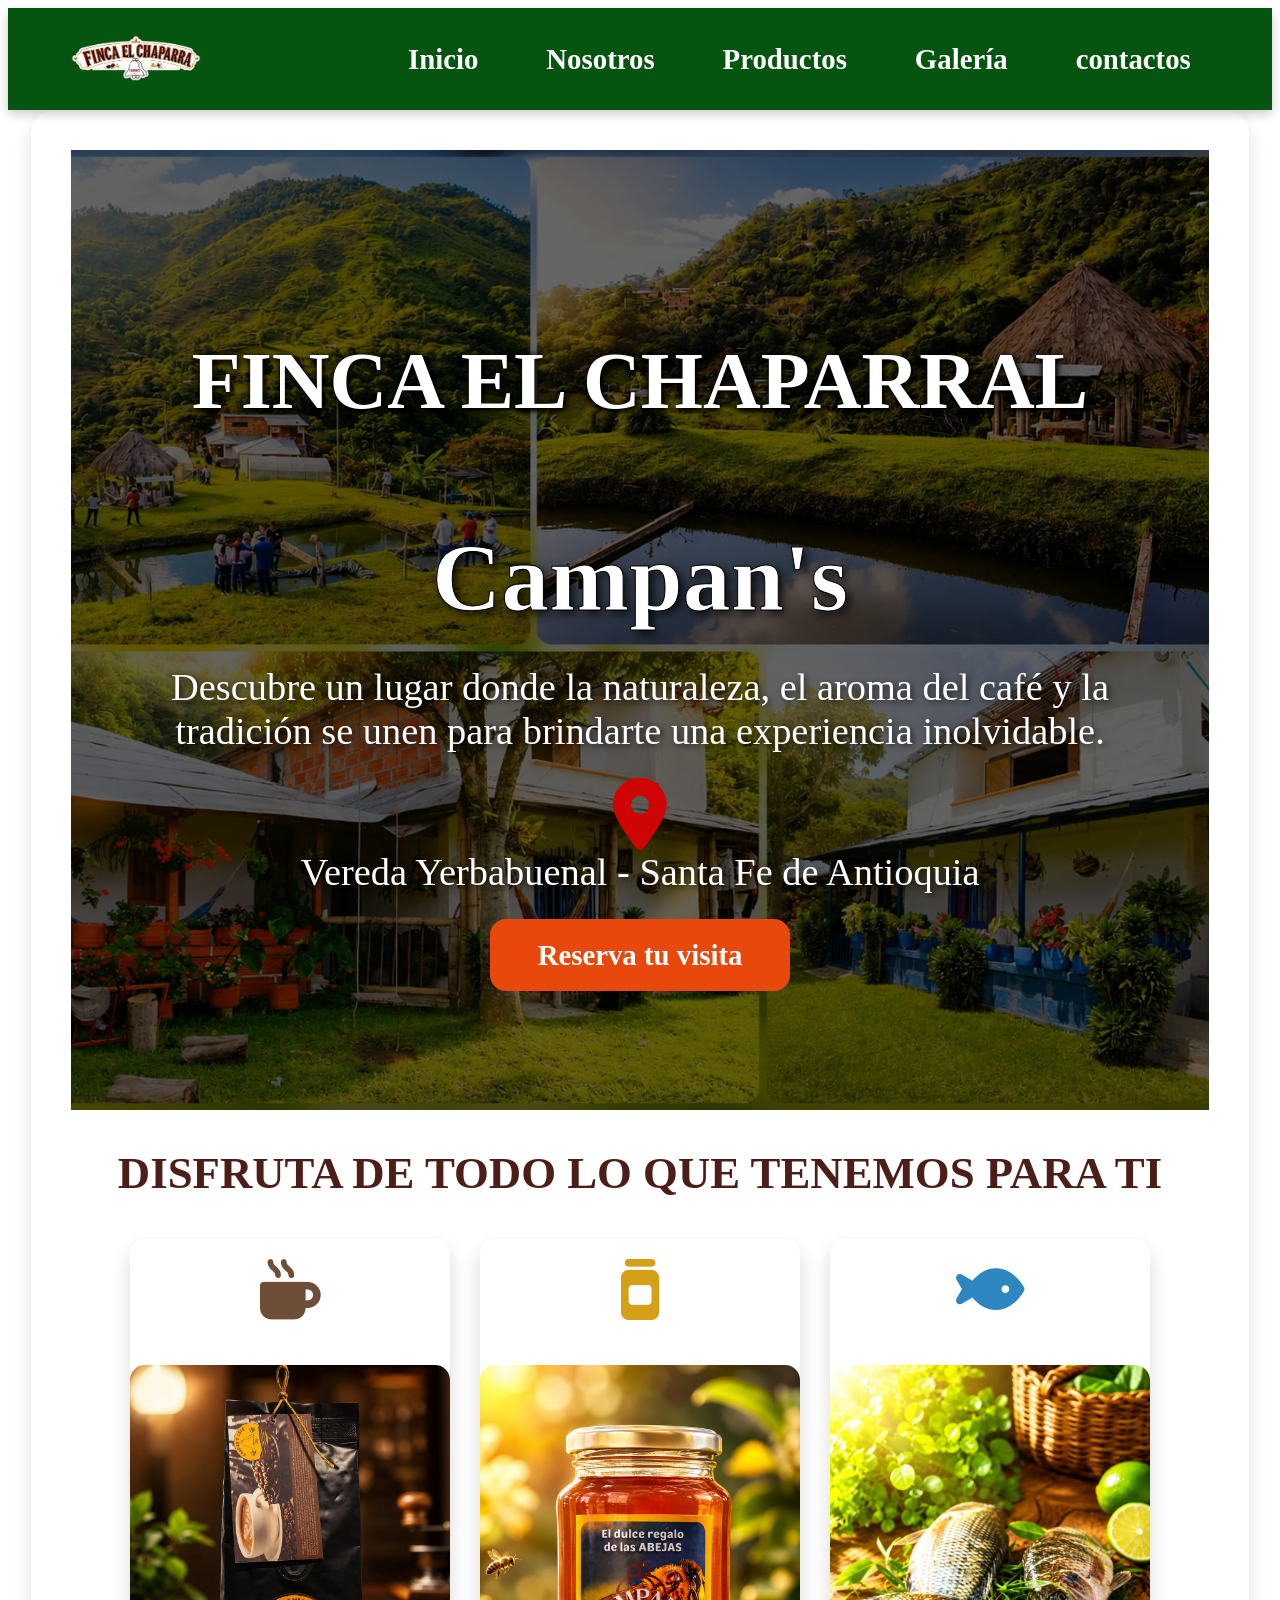
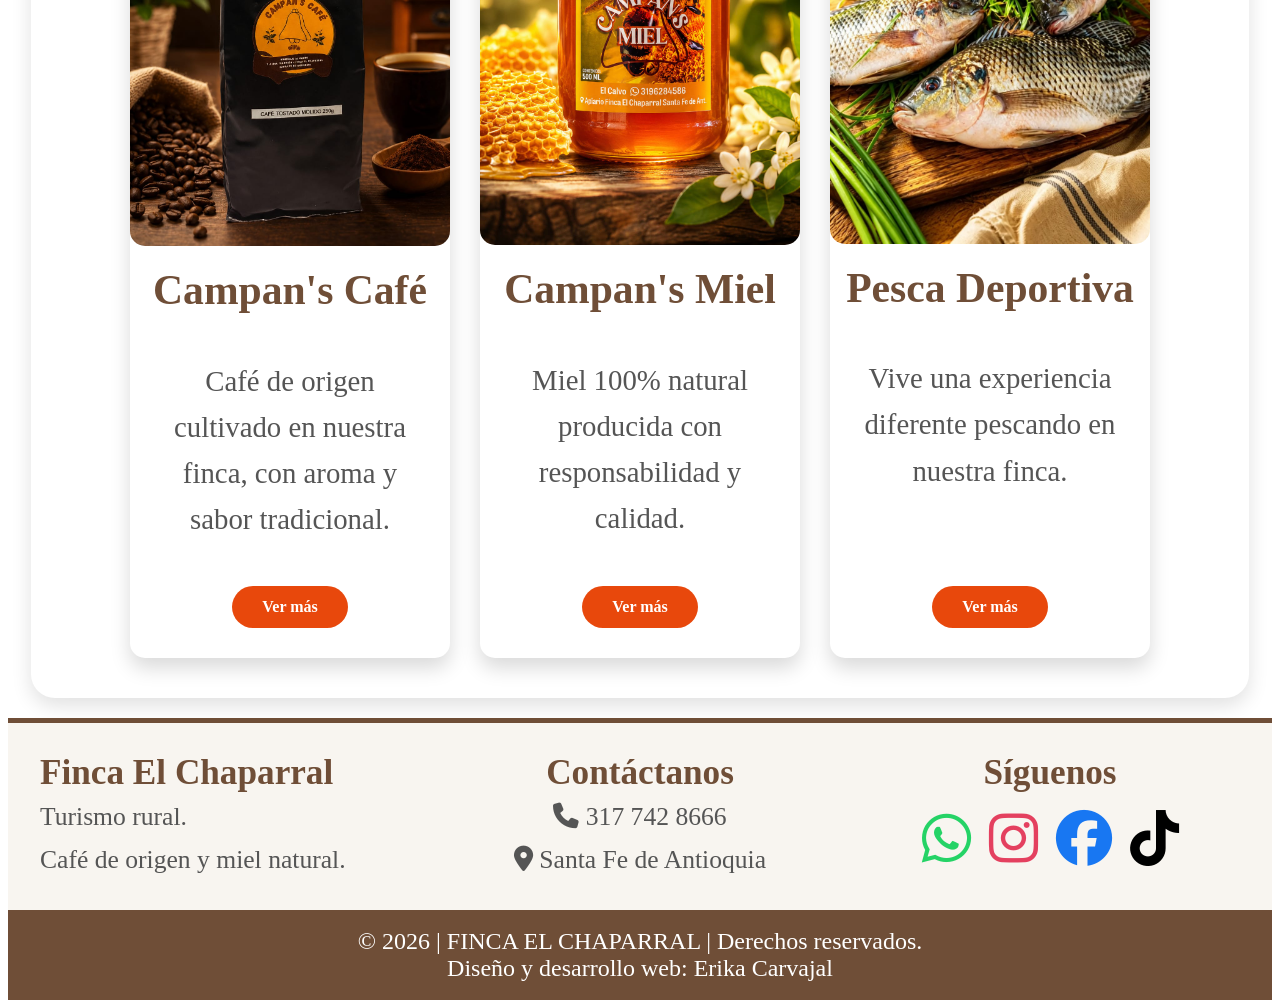
==== index.html @ 4ff31512 "primer commit del proyecto finca el chaparral" ====
<!DOCTYPE html>
<html lang="es">

<head>
    <meta charset="UTF-8">
    <meta name="viewport" content="width=device-width, initial-scale=1.0">
    <title>FINCA EL CHAPARRAL ALBER PEREZ</title>

    <link rel="stylesheet" href="https://cdnjs.cloudflare.com/ajax/libs/font-awesome/6.6.0/css/all.min.css">
    <link rel="stylesheet" href="css/style.css">
</head>

<body>

<header>

   <div class="nav-bg">

        <nav class="contenedor encabezado">

            <img src="imagenes/logo.png" alt="logo finca el chaparral" class="logo">

               

            <nav class="navegacion-principal">

                <a href="index.html">Inicio</a>
                <a href="nosotros.html">Nosotros</a>
                <a href="productos.html">Productos</a>
                <a href="galeria.html">Galería</a>
                <a href="contactos.html">contactos</a>

            </nav>

        </div>

    </div>

</header>

<main class="contenedor sombra">

    <section class="hero">

        <div class="contenido-hero">

            <h1>FINCA EL CHAPARRAL</h1>
            <h2>Campan's</h2>

            <p>
                Descubre un lugar donde la naturaleza, el aroma del café y la tradición
                se unen para brindarte una experiencia inolvidable.
            </p>

            <div class="ubicacion">
                 <a href="https://www.google.com/maps/place/Finca+El+chaparral/@6.6038047,-75.9463472,1400m/data=!3m2!1e3!4b1!4m6!3m5!1s0x8e45b9b7240fe307:0xc921e3790b17cb44!8m2!3d6.6037994!4d-75.9437723!16s%2Fg%2F11smhpscqx"
       target="_blank">
                <i class="fa-solid fa-location-dot icono-ubicacion"></i> <p> Vereda Yerbabuenal - Santa Fe de Antioquia</p>
            </div>

            <a href="contactos.html" class="boton">
                Reserva tu visita
            </a>

        </div>

    </section>

    <section id="destacados">

        <h2> DISFRUTA DE TODO LO QUE TENEMOS PARA TI </h2>

        <div class="contenedor-destacados">

            <article class="tarjeta">
                <h3>
                 <i class="fa-solid fa-mug-hot icono-destacado"></i>
                 </h3>

                <img src="imagenes/cafe..jpeg" alt="Campan's Café">

                <h3>Campan's Café</h3>

                <p>
                    Café de origen cultivado en nuestra finca,
                    con aroma y sabor tradicional.
                </p>

               <a href="productos.html" class="boton-tarjeta">Ver más</a>

            </article>

            <article class="tarjeta">
                
                <h3>
                 <i class="fa-solid fa-jar icono-destacado"></i>
                </h3>

                <img src="imagenes/miel..jpeg" alt="Campan's Miel">

                <h3>Campan's Miel</h3>

                <p>
                    Miel 100% natural producida con responsabilidad
                    y calidad.
                </p>

                <a href="productos.html" class="boton-tarjeta">
                    Ver más </a>

            </article>

            <article class="tarjeta">

           <h3>
              <i class="fa-solid fa-fish icono-destacado"></i>
          </h3>
               <img src="imagenes/pescado.jpeg" alt="Pesca Deportiva">

                <h3>Pesca Deportiva</h3>

                <p>
                    Vive una experiencia diferente pescando
                    en nuestra finca.

                </p>

                <a href="productos.html" class="boton-tarjeta">
                    Ver más
                </a>

            </article>
        </div>

    </section>

</main>

<footer class="footer">

<div class="footer-contenedor">

<div class="footer-columna footer-info">

    <h3>Finca El Chaparral</h3>

    <p>Turismo rural.</p>

    <p>Café de origen y miel natural.</p>

</div>

<div class="footer-columna">

<h3>Contáctanos</h3>

<p><i class="fa-solid fa-phone"></i> 317 742 8666</p>

<p><i class="fa-solid fa-location-dot"></i> Santa Fe de Antioquia</p>

</div>

<div class="footer-columna">

<h3>Síguenos</h3>

<div class="footer-redes">

<a href="https://wa.me/573177428666" target="_blank">
<i class="fa-brands fa-whatsapp"></i>
</a>

<a href="https://www.instagram.com/finca_el_chaparral?utm_source=qr&igsh=MXdxMHJ3czNobWg0cA==" target="_blank">
<i class="fa-brands fa-instagram"></i>
</a>

<a href="https://www.facebook.com/share/1HK7VpfYNn/" target="_blank">
<i class="fa-brands fa-facebook"></i>
</a>

<a href="https://www.tiktok.com/@alberalexi?_r=1&_t=ZS-98EQbqFzDT5" target="_blank">
<i class="fa-brands fa-tiktok"></i>
</a>
</div> 

</div> 

</div> 




<div class="footer-copy">

© 2026 | FINCA EL CHAPARRAL | Derechos reservados.<br>
Diseño y desarrollo web: Erika Carvajal

</div>

</footer>
</body>
</html>
---- css/style.css ----
/*==========================================
VARIABLES DE COLOR
==========================================*/
:root{
    --cafe:#4D1E18;
   --verde:#073513;
    --naranja:#E8480C;
    --amarillo:#e9c600f8;
    --blanco:#FFFFFF;
    --rojo:#C90C0C;
}
/*==========================================
        CONFIGURACIÓN GENERAL
==========================================*/
mar{
    margin:0;
    padding:0;
    box-sizing:border-box;
}
html{
    height:100%;
}
body{
    min-height:100vh;
    display:flex;
    flex-direction:column;
}
main{
    flex:1;
}
img{
    max-width:100%;
    display:block;
}
a{
    text-decoration:none;
}
ul{
    list-style:none;
}
.contenedor{
    width:90%;
    max-width:1200px;
    margin:auto;
}
/* ==========================================
   TIPOGRAFÍA
========================================== */
/* Título principal */
h1{
    font-size: 5rem;
    font-weight: 700;
    text-align: center;
    color: #fff;
    margin-bottom: 1rem;
    text-shadow:
        0 2px 4px rgba(0,0,0,0.8),
        0 0 10px rgba(0,0,0,0.7),
        2px 2px 6px rgba(0,0,0,0.9);
}
/* Subtítulos principales */
h2{
    font-size: 3.6rem;
    font-weight: 600;
    text-align: center;
    color: var(--cafe);
    margin-bottom: 2rem;
}
/* Títulos secundarios */
h3{
    font-size: 2.6rem;
    font-weight: 600;
    color: var(--verde);
    margin-bottom: 1rem;
}
/* texto normal */
p{
    font-size: 1.8rem;
    color: #555;
    text-align: justify;
    margin-bottom: 1.5rem;
}
/*=========================
        ENCABEZADO
==========================*/
.nav-bg{
    background: #ffffff;
    position: sticky;
    top: 0;
    z-index: 1000;
    box-shadow: 0 4px 15px rgba(0,0,0,.12);
    padding: 15px 0;
}
.encabezado{
    display: flex;
    justify-content: space-between;
    align-items: center;
}
.logo{
    width: 230px;
    transition: .3s;
}
.logo:hover{
    transform: scale(1.05);
}
.navegacion-principal{
    display: flex;
    gap: 15px;
}
.navegacion-principal a{
    color: #6F4E37;
    text-decoration: none;
    font-size: 18px;
    font-weight: 600;
    padding: 12px 22px;
    border-radius: 30px;
    transition: .3s;
}
.navegacion-principal a:hover{
    background: #6F4E37;
    color: white;
}
/*==========================================
        TÍTULO PRINCIPAL
==========================================*/
.titulo{
    text-align: center;
    color: var(--verde);
    font-size: 5rem;
    font-weight: bold;
    margin-bottom: 1rem;
}
.titulo span{
    display: block;
    color: var(--naranja);
    font-size: 2rem;
    font-weight: 500;
    margin-top: 0.8rem;
    letter-spacing: 1px;
}
/*==========================================
        CLASES UTILITARIAS
==========================================*/
/* Contenedor principal */
.contenedor{
    max-width: 120rem;
    margin: 0 auto;
    padding: 0;
}
/* Botones */
.boton{
    display: inline-block;
    padding: 1.2rem 3rem;
    background-color: var(--naranja);
    color: var(--blanco);
    border-radius: 1rem;
    font-size: 1.8rem;
    font-weight: 600;
    text-align: center;
    transition: all .3s ease;
}
/* Efecto al pasar el mouse */
.boton:hover{
    background-color: var(--amarillo);
    color: var(--cafe);
    transform: translateY(-3px);
}
/* Tarjetas */
.sombra{
    background-color: var(--blanco);
    padding: 2.5rem;
    border-radius: 1.5rem;
    box-shadow: 0 8px 20px rgba(0,0,0,.12);
}
/*=========================
      BARRA DE NAVEGACIÓN
=========================*/
.nav-bg{
    background: #055511;
    padding: 1.5rem 0;
    box-shadow: 0 4px 10px rgba(0,0,0,.2);
}
.encabezado{
    display:flex;
    justify-content:space-between;
    align-items:center;
}
.logo{
    width:130px;
    height:auto;
}
.navegacion-principal{
    display:flex;
    align-items:center;
    gap:2rem;
}
.navegacion-principal a{
    color:white;
    text-decoration:none;
    font-size:1.8rem;
    font-weight:600;
    padding:10px 18px;
    border-radius:25px;
    transition:.3s;

}
.navegacion-principal a:hover{

    background:#D4A373;
    color: #355E3B;

}
/*==========================================
        BOTÓN MODO OSCURO
        (activaremos la proxima clase con 
        javascript)
==========================================*/

.btn-modo{
    padding: 1rem 1.5rem;
    background-color: var(--amarillo);
    color: var(--cafe);
    border: none;
    border-radius: 1rem;
    font-size: 1.6rem;
    font-weight: 600;
    cursor: pointer;
    transition: .3s;
}
.btn-modo:hover{
    background-color: var(--naranja);
    color: var(--blanco);
}
/*==========================================
            SECCIÓN HERO
==========================================*/
.hero{
   min-height:60rem;
height:auto;
    background-image: url("../imagenes/finca.jpeg");
    background-repeat: no-repeat;
    background-size: cover;
    background-position: center;
    position: relative;
}

/* Capa oscura sobre la imagen */

.contenido-hero{
    position: absolute;
    inset: 0;
    display: flex;
    flex-direction: column;
    justify-content: center;
    align-items: center;

    text-align: center;
    padding: 2rem;

    background: rgba(0, 0, 0, 0.60);
}
/* Título */
.contenido-hero h2{
    color: var(--blanco);
    font-size: 6rem;
    font-weight: bold;
    -webkit-text-stroke: 1px black;
    text-shadow: 4px 4px 10px rgba(0,0,0,.8);
}
/* Texto */
.contenido-hero p{
    color: var(--blanco);
    font-size: 2.4rem;
    text-shadow: 2px 2px 6px rgba(0,0,0,.7);
    max-width: 70rem;
    margin: 0 auto;
    text-align: center;
}
@media (max-width:768px){
    .encabezado{
        flex-direction:column;
        gap:20px;
    }
    .navegacion-principal{
        flex-direction:column;
        width:100%;
    }
    .navegacion-principal a{
        width:100%;
        text-align:center;
    }
    .contenedor-destacados{
        flex-direction:column;
        align-items:center;
    }
    .tarjeta{
        max-width:95%;
    }
    .footer-contenedor{
        grid-template-columns:1fr;
    }
    h1{
        font-size:3.5rem;
    }
    h2{
        font-size:2.8rem;
    }
}
    .footer-contenedor{
        grid-template-columns:1fr;
    }
/* ==========================================
   IMAGEN PRINCIPAL
========================================== */
.imagen-principal img {
    width: 100%;
    height: auto;
    display: block;
}
/* ===========================
   TARJETAS DESTACADAS
=========================== */
#destacados{
    margin: 30 px 0;
}
#destacados h2{
    text-align: center;
    font-size: 2.8rem;
    color: #4D1E18;
    margin-bottom: 40px;
}
.contenedor-destacados{
    display: flex;
    justify-content: center;
    gap: 30px;
    flex-wrap: wrap;
}
.tarjeta{
    width: 100%;
    max-width: 320px;
    background: #ffffff;
    border-radius: 15px;
    overflow: hidden;
    box-shadow: 0 10px 20px rgba(0,0,0,.15);
    transition: .4s;
}
.tarjeta:hover{
    transform: translateY(-10px);
}
.tarjeta img{
    width:100%;
    height:auto;
    border-radius:15px;
    margin-top:20px;
}
.tarjeta h3{
    text-align: center;
    color: #2E7D32;
    margin: 20px 0 10px;
}
.tarjeta p{
    padding:0 20px;
    text-align:center;
    line-height:1.6;
    color:#555;
    flex-grow:1;
}
.boton-tarjeta{
    display: inline-block;
    margin: 20px auto 30px;
    padding: 12px 30px;
    background:#E8480C;
    color: white;
    text-decoration: none;
    border-radius: 30px;
    font-weight: bold;
}
.boton-tarjeta:hover{
    background: #1B5E20;
}
.tarjeta{
    width:100%;
    max-width:320px;
    background:#ffffff;
    border-radius:15px;
    overflow:hidden;
    box-shadow:0 10px 20px rgba(0,0,0,.15);
    transition:.4s; 
    display:flex;
    flex-direction:column;
    text-align:center;
}
/*=========================
      FOOTER
==========================*/
.footer{
    background:#F8F5F0;
    margin-top:20px;
    border-top:5px solid #6F4E37;
}
.footer-contenedor{
    max-width:1200px;
    margin:auto;
    display:grid;
    grid-template-columns:repeat(3,1fr);
    gap:30px;
    padding:30px;
    align-items:start;
}
.footer-columna{
    display:flex;
    flex-direction:column;
    align-items:center;
    text-align:center;
    gap:5px;
}
.footer-columna h3{
    color:#6F4E37;
    font-size:2.2rem;
    margin:0;
}
.footer-columna p{
    color:#555;
    font-size:1.6rem;
    line-height:1.5;
    margin:0;
}
/* Redes */
.footer-redes{
    display:flex;
    justify-content:center;
    align-items:center;
    gap:18px;
    margin-top:10px;
}
.footer-redes a{
    font-size:3.5rem;
    transition:.3s;
}
.footer-redes a:hover{
    transform:scale(1.2);
}
/* Colores */
.fa-whatsapp{
    color:#25D366;
}
.fa-instagram{
    color:#E4405F;
}
.fa-facebook{
    color:#1877F2;
}
.fa-tiktok{
    color:#000000;
}
.footer-copy{
    background:#6F4E37;
    color:white;
    text-align:center;
    padding:18px;
    font-size:1.5rem;
}
.footer-info{
    align-items: flex-start;
    text-align: left;
}
/* Responsive */
@media(max-width:768px){
.footer-contenedor{
grid-template-columns:1fr;
}
}
/* iconos de targetas de inicio*/
.icono-destacado{
    display: block;
    font-size: 3.8rem;
    color: #A67C52;
    margin-bottom: 10px;
}
.tarjeta h3{
    text-align: center;
    color: #6F4E37;
    margin-bottom: 15px;
}
.fa-mug-hot{
    color:#6F4E37;   /* Café */
}
.fa-jar{
    color:#D4A017;   /* Miel */
}
.fa-fish{
    color:#2E86C1;   /* Pesca */
}
/* ==========================================
   ubicacion 
========================================== */
.ubicacion{
    display:flex;
    flex-direction:column;
    align-items:center;
    text-align:center;
    margin:25px 0;
}
.icono-ubicacion{
    font-size:4.5rem;
    color:#cf0505;
    transition:.3s;
}
.ubicacion a{
    text-decoration:none;
}
.icono-ubicacion:hover{
    color:#E8480C;
    transform:scale(1.15);
}
/*=========================
      NOSOTROS
=========================*/
.nosotros-principal{
display:grid;
grid-template-columns:1fr 1fr;
gap:50px;
align-items:center;
margin:60px 0;
}
.imagen-nosotros img{
width:100%;
border-radius:20px;
box-shadow:0 10px 25px rgba(0,0,0,.15);
}
.texto-nosotros h2{
font-size:3.2rem;
color:#6F4E37;
margin-bottom:20px;
}
.texto-nosotros p{
font-size:1.8rem;
line-height:1.8;
color:#555;
}
.historia{
display:grid;
grid-template-columns:1.5fr 1fr;
gap:50px;
align-items:center;
margin:80px 0;
}
.imagen-historia img{
width:100%;
border-radius:20px;
box-shadow:0 10px 25px rgba(0,0,0,.15);
}
.texto-historia h2{
font-size:3.2rem;
color:#6F4E37;
margin-bottom:20px;
}
.texto-historia p{
font-size:1.8rem;
line-height:1.8;
color:#555;
}
.tarjetas-nosotros{
    display:flex;
    justify-content:center;
    align-items:stretch;
    gap:30px;
    flex-wrap:wrap;
    margin:70px 0;
}
.card-nosotros{
    width:320px;
    background:white;
    padding:30px;
    border-radius:20px;
    box-shadow:0 10px 20px rgba(0,0,0,.12);
    text-align:center;
    display:flex;
    flex-direction:column;
}
.card-nosotros:hover{
transform:translateY(-8px);
}
.card-nosotros i{
font-size:4rem;
color:#E8480C;
margin-bottom:20px;
}
.card-nosotros h3{
color:#6F4E37;
margin-bottom:15px;
}
.card-nosotros p,
.card-nosotros li{
    color:#555;
    line-height:1.7;
    font-size:1.8rem;
}
.card-nosotros ul{
list-style:none;
padding:0;
}
.boton-productos{
text-align:center;
margin-bottom:60px;
}
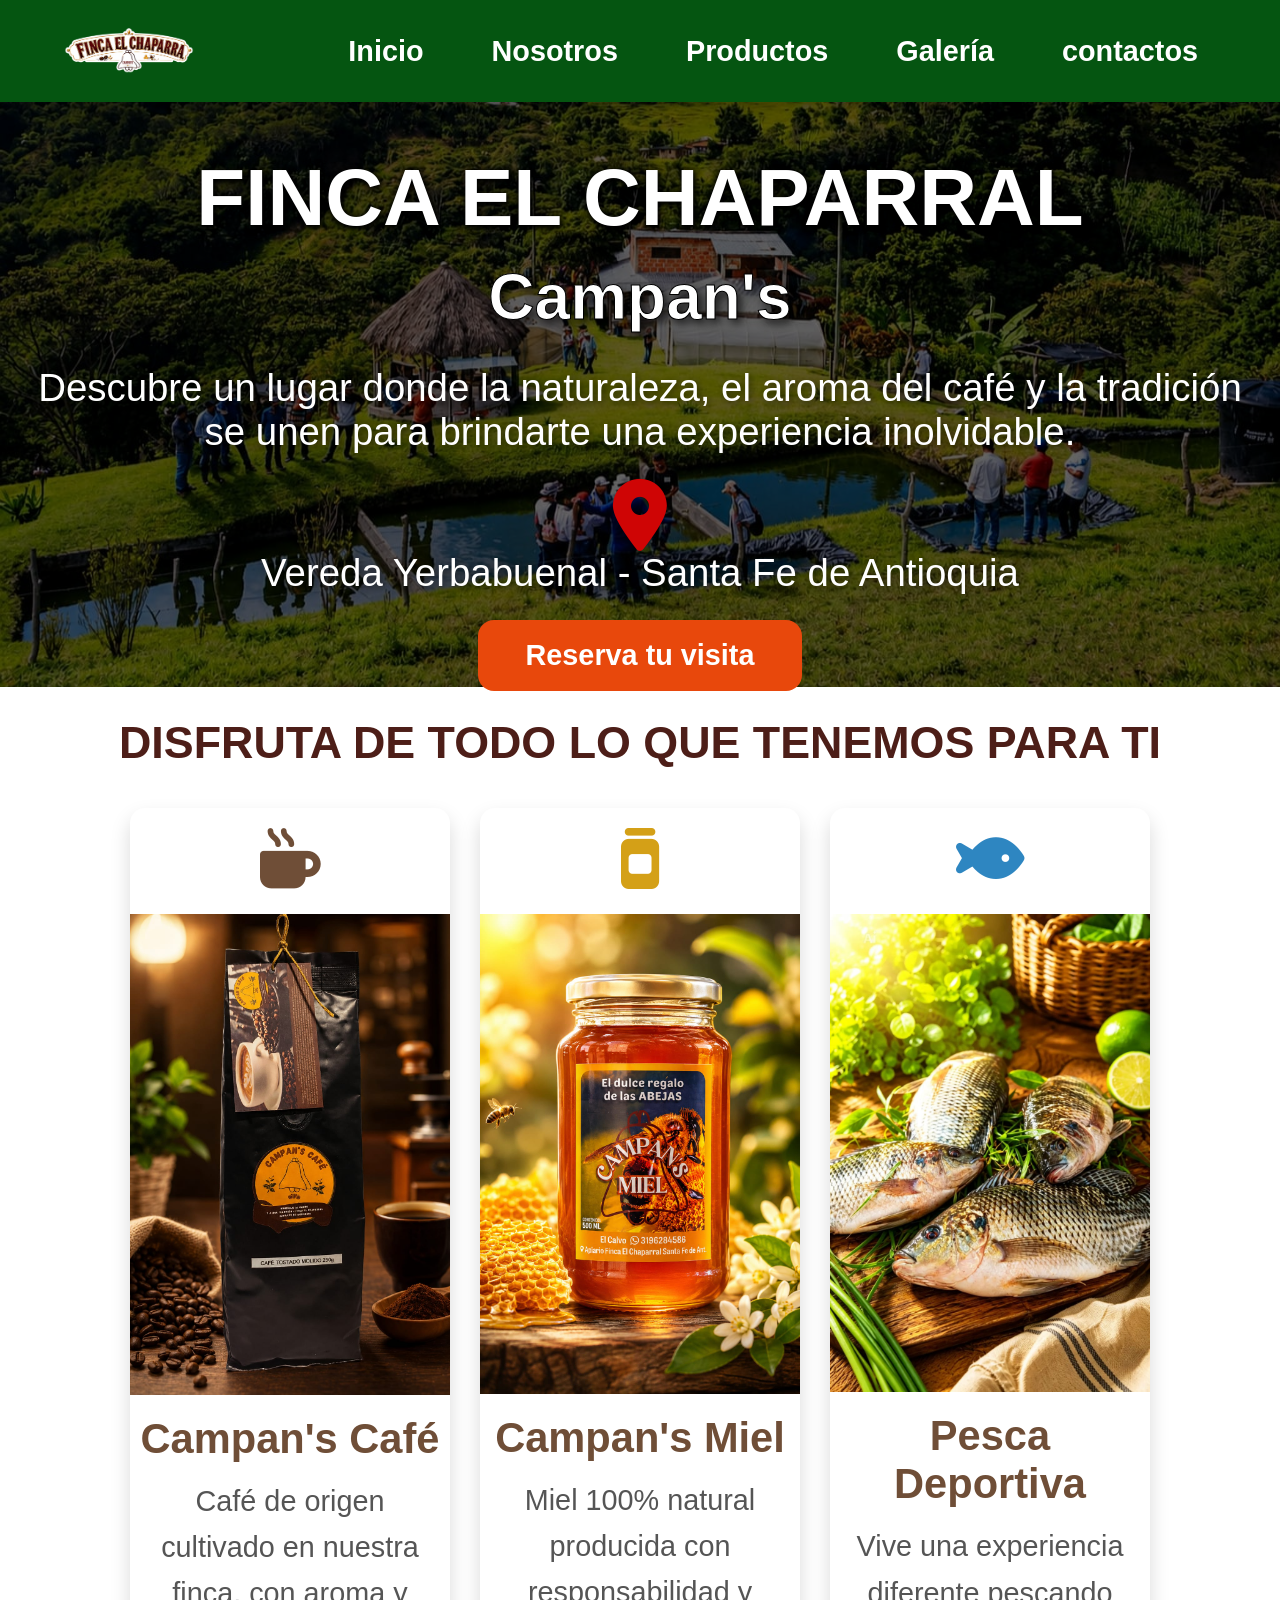
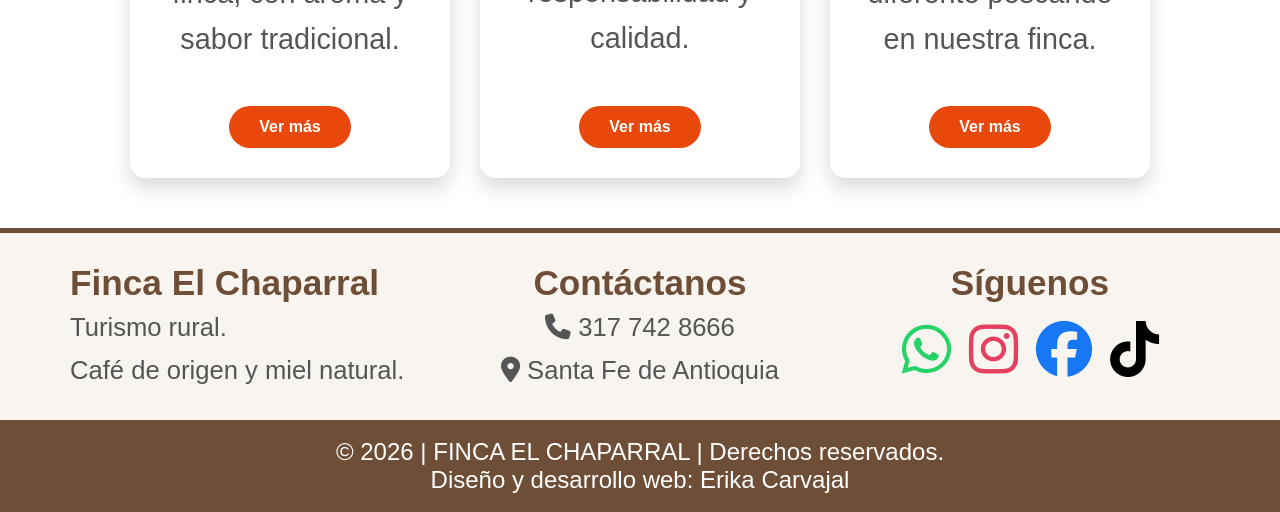
==== commit f7916cf0: "actualizacion con implementacion de javascript" ====
--- a/index.html
+++ b/index.html
@@ -5,7 +5,8 @@
     <meta charset="UTF-8">
     <meta name="viewport" content="width=device-width, initial-scale=1.0">
     <title>FINCA EL CHAPARRAL ALBER PEREZ</title>
-
+    
+    <link rel="stylesheet" href="css/normalize.css">  
     <link rel="stylesheet" href="https://cdnjs.cloudflare.com/ajax/libs/font-awesome/6.6.0/css/all.min.css">
     <link rel="stylesheet" href="css/style.css">
 </head>
@@ -38,7 +39,7 @@
 
 </header>
 
-<main class="contenedor sombra">
+<main> 
 
     <section class="hero">
 
@@ -136,10 +137,10 @@
 
 </main>
 
+
 <footer class="footer">
 
 <div class="footer-contenedor">
-
 <div class="footer-columna footer-info">
 
     <h3>Finca El Chaparral</h3>
@@ -187,9 +188,6 @@
 
 </div> 
 
-
-
-
 <div class="footer-copy">
 
 © 2026 | FINCA EL CHAPARRAL | Derechos reservados.<br>
@@ -198,5 +196,6 @@
 </div>
 
 </footer>
+<script src="js/script.js"></script>
 </body>
 </html>
--- a/css/style.css
+++ b/css/style.css
@@ -1,214 +1,212 @@
 /*==========================================
 VARIABLES DE COLOR
 ==========================================*/
-:root{
-    --cafe:#4D1E18;
-   --verde:#073513;
-    --naranja:#E8480C;
-    --amarillo:#e9c600f8;
-    --blanco:#FFFFFF;
-    --rojo:#C90C0C;
+:root {
+  --cafe: #4d1e18;
+  --verde: #073513;
+  --naranja: #e8480c;
+  --amarillo: #e9c600f8;
+  --blanco: #ffffff;
+  --rojo: #c90c0c;
 }
 /*==========================================
         CONFIGURACIÓN GENERAL
 ==========================================*/
-mar{
-    margin:0;
-    padding:0;
-    box-sizing:border-box;
-}
-html{
-    height:100%;
-}
-body{
-    min-height:100vh;
-    display:flex;
-    flex-direction:column;
-}
-main{
-    flex:1;
-}
-img{
-    max-width:100%;
-    display:block;
-}
-a{
-    text-decoration:none;
-}
-ul{
-    list-style:none;
-}
-.contenedor{
-    width:90%;
-    max-width:1200px;
-    margin:auto;
+* {
+  margin: 0;
+  padding: 0;
+  box-sizing: border-box;
+}
+html {
+  height: 100%;
+}
+body {
+  min-height: 100vh;
+  display: flex;
+  flex-direction: column;
+}
+main {
+  flex: 1;
+}
+img {
+  max-width: 100%;
+  display: block;
+}
+a {
+  text-decoration: none;
+}
+ul {
+  list-style: none;
+}
+.contenedor {
+  width: 90%;
+  max-width: 1200px;
+  margin: auto;
 }
 /* ==========================================
    TIPOGRAFÍA
 ========================================== */
 /* Título principal */
-h1{
-    font-size: 5rem;
-    font-weight: 700;
-    text-align: center;
-    color: #fff;
-    margin-bottom: 1rem;
-    text-shadow:
-        0 2px 4px rgba(0,0,0,0.8),
-        0 0 10px rgba(0,0,0,0.7),
-        2px 2px 6px rgba(0,0,0,0.9);
+h1 {
+  font-size: 5rem;
+  font-weight: 700;
+  text-align: center;
+  color: #fff;
+  margin-bottom: 1rem;
+  text-shadow:
+    0 2px 4px rgba(0, 0, 0, 0.8),
+    0 0 10px rgba(0, 0, 0, 0.7),
+    2px 2px 6px rgba(0, 0, 0, 0.9);
 }
 /* Subtítulos principales */
-h2{
-    font-size: 3.6rem;
-    font-weight: 600;
-    text-align: center;
-    color: var(--cafe);
-    margin-bottom: 2rem;
+h2 {
+  font-size: 3.6rem;
+  font-weight: 600;
+  text-align: center;
+  color: var(--cafe);
+  margin-bottom: 2rem;
 }
 /* Títulos secundarios */
-h3{
-    font-size: 2.6rem;
-    font-weight: 600;
-    color: var(--verde);
-    margin-bottom: 1rem;
+h3 {
+  font-size: 2.6rem;
+  font-weight: 600;
+  color: var(--verde);
+  margin-bottom: 1rem;
 }
 /* texto normal */
-p{
-    font-size: 1.8rem;
-    color: #555;
-    text-align: justify;
-    margin-bottom: 1.5rem;
+p {
+  font-size: 1.8rem;
+  color: #555;
+  text-align: justify;
+  margin-bottom: 1.5rem;
 }
 /*=========================
         ENCABEZADO
 ==========================*/
-.nav-bg{
-    background: #ffffff;
-    position: sticky;
-    top: 0;
-    z-index: 1000;
-    box-shadow: 0 4px 15px rgba(0,0,0,.12);
-    padding: 15px 0;
-}
-.encabezado{
-    display: flex;
-    justify-content: space-between;
-    align-items: center;
-}
-.logo{
-    width: 230px;
-    transition: .3s;
-}
-.logo:hover{
-    transform: scale(1.05);
-}
-.navegacion-principal{
-    display: flex;
-    gap: 15px;
-}
-.navegacion-principal a{
-    color: #6F4E37;
-    text-decoration: none;
-    font-size: 18px;
-    font-weight: 600;
-    padding: 12px 22px;
-    border-radius: 30px;
-    transition: .3s;
-}
-.navegacion-principal a:hover{
-    background: #6F4E37;
-    color: white;
+.nav-bg {
+  background: #ffffff;
+  position: sticky;
+  top: 0;
+  z-index: 1000;
+  box-shadow: 0 4px 15px rgba(0, 0, 0, 0.12);
+  padding: 15px 0;
+}
+.encabezado {
+  display: flex;
+  justify-content: space-between;
+  align-items: center;
+}
+.logo {
+  width: 230px;
+  transition: 0.3s;
+}
+.logo:hover {
+  transform: scale(1.05);
+}
+.navegacion-principal {
+  display: flex;
+  gap: 15px;
+}
+.navegacion-principal a {
+  color: #6f4e37;
+  text-decoration: none;
+  font-size: 18px;
+  font-weight: 600;
+  padding: 12px 22px;
+  border-radius: 30px;
+  transition: 0.3s;
+}
+.navegacion-principal a:hover {
+  background: #6f4e37;
+  color: white;
 }
 /*==========================================
         TÍTULO PRINCIPAL
 ==========================================*/
-.titulo{
-    text-align: center;
-    color: var(--verde);
-    font-size: 5rem;
-    font-weight: bold;
-    margin-bottom: 1rem;
-}
-.titulo span{
-    display: block;
-    color: var(--naranja);
-    font-size: 2rem;
-    font-weight: 500;
-    margin-top: 0.8rem;
-    letter-spacing: 1px;
+.titulo {
+  text-align: center;
+  color: var(--verde);
+  font-size: 8rem;
+  font-weight: bold;
+  margin-bottom: 1rem;
+}
+.titulo span {
+  display: block;
+  color: var(--naranja);
+  font-size: 2rem;
+  font-weight: 500;
+  margin-top: 0.8rem;
+  letter-spacing: 1px;
 }
 /*==========================================
         CLASES UTILITARIAS
 ==========================================*/
 /* Contenedor principal */
-.contenedor{
-    max-width: 120rem;
-    margin: 0 auto;
-    padding: 0;
+.contenedor {
+  max-width: 120rem;
+  margin: 0 auto;
+  padding: 0;
 }
 /* Botones */
-.boton{
-    display: inline-block;
-    padding: 1.2rem 3rem;
-    background-color: var(--naranja);
-    color: var(--blanco);
-    border-radius: 1rem;
-    font-size: 1.8rem;
-    font-weight: 600;
-    text-align: center;
-    transition: all .3s ease;
+.boton {
+  display: inline-block;
+  padding: 1.2rem 3rem;
+  background-color: var(--naranja);
+  color: var(--blanco);
+  border-radius: 1rem;
+  font-size: 1.8rem;
+  font-weight: 600;
+  text-align: center;
+  transition: all 0.3s ease;
 }
 /* Efecto al pasar el mouse */
-.boton:hover{
-    background-color: var(--amarillo);
-    color: var(--cafe);
-    transform: translateY(-3px);
+.boton:hover {
+  background-color: var(--amarillo);
+  color: var(--cafe);
+  transform: translateY(-3px);
 }
 /* Tarjetas */
-.sombra{
-    background-color: var(--blanco);
-    padding: 2.5rem;
-    border-radius: 1.5rem;
-    box-shadow: 0 8px 20px rgba(0,0,0,.12);
-}
+.sombra {
+  background-color: var(--blanco);
+  padding: 2.5rem;
+  border-radius: 1.5rem;
+  box-shadow: 0 8px 20px rgba(0, 0, 0, 0.12);
+}
+
 /*=========================
       BARRA DE NAVEGACIÓN
 =========================*/
-.nav-bg{
-    background: #055511;
-    padding: 1.5rem 0;
-    box-shadow: 0 4px 10px rgba(0,0,0,.2);
-}
-.encabezado{
-    display:flex;
-    justify-content:space-between;
-    align-items:center;
-}
-.logo{
-    width:130px;
-    height:auto;
-}
-.navegacion-principal{
-    display:flex;
-    align-items:center;
-    gap:2rem;
-}
-.navegacion-principal a{
-    color:white;
-    text-decoration:none;
-    font-size:1.8rem;
-    font-weight:600;
-    padding:10px 18px;
-    border-radius:25px;
-    transition:.3s;
-
-}
-.navegacion-principal a:hover{
-
-    background:#D4A373;
-    color: #355E3B;
-
+.nav-bg {
+  background: #055511;
+  padding: 1.5rem 0;
+  box-shadow: 0 4px 10px rgba(0, 0, 0, 0.2);
+}
+.encabezado {
+  display: flex;
+  justify-content: space-between;
+  align-items: center;
+}
+.logo {
+  width: 130px;
+  height: auto;
+}
+.navegacion-principal {
+  display: flex;
+  align-items: center;
+  gap: 2rem;
+}
+.navegacion-principal a {
+  color: white;
+  text-decoration: none;
+  font-size: 1.8rem;
+  font-weight: 600;
+  padding: 10px 18px;
+  border-radius: 25px;
+  transition: 0.3s;
+}
+.navegacion-principal a:hover {
+  background: #d4a373;
+  color: #355e3b;
 }
 /*==========================================
         BOTÓN MODO OSCURO
@@ -216,391 +214,1566 @@
         javascript)
 ==========================================*/
 
-.btn-modo{
-    padding: 1rem 1.5rem;
-    background-color: var(--amarillo);
-    color: var(--cafe);
-    border: none;
-    border-radius: 1rem;
-    font-size: 1.6rem;
-    font-weight: 600;
-    cursor: pointer;
-    transition: .3s;
-}
-.btn-modo:hover{
-    background-color: var(--naranja);
-    color: var(--blanco);
+.btn-modo {
+  padding: 1rem 1.5rem;
+  background-color: var(--amarillo);
+  color: var(--cafe);
+  border: none;
+  border-radius: 1rem;
+  font-size: 1.6rem;
+  font-weight: 600;
+  cursor: pointer;
+  transition: 0.3s;
+}
+.btn-modo:hover {
+  background-color: var(--naranja);
+  color: var(--blanco);
 }
 /*==========================================
             SECCIÓN HERO
 ==========================================*/
-.hero{
-   min-height:60rem;
-height:auto;
-    background-image: url("../imagenes/finca.jpeg");
-    background-repeat: no-repeat;
-    background-size: cover;
-    background-position: center;
-    position: relative;
-}
-
+.hero {
+  min-height: 65vh;
+  background-image: url("../imagenes/finca3.jpeg");
+  background-repeat: no-repeat;
+  background-size: cover;
+  background-position: center;
+  position: relative;
+}
 /* Capa oscura sobre la imagen */
 
-.contenido-hero{
-    position: absolute;
-    inset: 0;
-    display: flex;
-    flex-direction: column;
-    justify-content: center;
-    align-items: center;
-
-    text-align: center;
-    padding: 2rem;
-
-    background: rgba(0, 0, 0, 0.60);
-}
+.contenido-hero {
+  position: absolute;
+  inset: 0;
+  display: flex;
+  flex-direction: column;
+  justify-content: center;
+  align-items: center;
+  text-align: center;
+  padding: 2rem;
+  background: rgba(0, 0, 0, 0.6);
+}
+
 /* Título */
-.contenido-hero h2{
-    color: var(--blanco);
-    font-size: 6rem;
-    font-weight: bold;
-    -webkit-text-stroke: 1px black;
-    text-shadow: 4px 4px 10px rgba(0,0,0,.8);
+.contenido-hero h2 {
+  color: var(--blanco);
+  font-size: 4rem;
+  font-weight: bold;
+  -webkit-text-stroke: 1px black;
+  text-shadow: 4px 4px 10px rgba(0, 0, 0, 0.8);
 }
 /* Texto */
-.contenido-hero p{
-    color: var(--blanco);
-    font-size: 2.4rem;
-    text-shadow: 2px 2px 6px rgba(0,0,0,.7);
-    max-width: 70rem;
-    margin: 0 auto;
-    text-align: center;
-}
-@media (max-width:768px){
-    .encabezado{
-        flex-direction:column;
-        gap:20px;
-    }
-    .navegacion-principal{
-        flex-direction:column;
-        width:100%;
-    }
-    .navegacion-principal a{
-        width:100%;
-        text-align:center;
-    }
-    .contenedor-destacados{
-        flex-direction:column;
-        align-items:center;
-    }
-    .tarjeta{
-        max-width:95%;
-    }
-    .footer-contenedor{
-        grid-template-columns:1fr;
-    }
-    h1{
-        font-size:3.5rem;
-    }
-    h2{
-        font-size:2.8rem;
-    }
-}
-    .footer-contenedor{
-        grid-template-columns:1fr;
-    }
+.contenido-hero p {
+  color: var(--blanco);
+  font-size: 2.4rem;
+  text-shadow: 2px 2px 6px rgba(0, 0, 0, 0.5);
+  max-width: 80rem;
+  margin: 0 auto;
+  text-align: center;
+}
+
+.footer-contenedor {
+  grid-template-columns: 1fr;
+}
 /* ==========================================
    IMAGEN PRINCIPAL
 ========================================== */
 .imagen-principal img {
-    width: 100%;
-    height: auto;
-    display: block;
+  width: 100%;
+  height: auto;
+  display: block;
 }
 /* ===========================
    TARJETAS DESTACADAS
 =========================== */
-#destacados{
-    margin: 30 px 0;
-}
-#destacados h2{
-    text-align: center;
-    font-size: 2.8rem;
-    color: #4D1E18;
-    margin-bottom: 40px;
-}
-.contenedor-destacados{
-    display: flex;
-    justify-content: center;
-    gap: 30px;
-    flex-wrap: wrap;
-}
-.tarjeta{
-    width: 100%;
-    max-width: 320px;
-    background: #ffffff;
-    border-radius: 15px;
-    overflow: hidden;
-    box-shadow: 0 10px 20px rgba(0,0,0,.15);
-    transition: .4s;
-}
-.tarjeta:hover{
-    transform: translateY(-10px);
-}
-.tarjeta img{
-    width:100%;
-    height:auto;
-    border-radius:15px;
-    margin-top:20px;
-}
-.tarjeta h3{
-    text-align: center;
-    color: #2E7D32;
-    margin: 20px 0 10px;
-}
-.tarjeta p{
-    padding:0 20px;
-    text-align:center;
-    line-height:1.6;
-    color:#555;
-    flex-grow:1;
-}
-.boton-tarjeta{
-    display: inline-block;
-    margin: 20px auto 30px;
-    padding: 12px 30px;
-    background:#E8480C;
-    color: white;
-    text-decoration: none;
-    border-radius: 30px;
-    font-weight: bold;
-}
-.boton-tarjeta:hover{
-    background: #1B5E20;
-}
-.tarjeta{
-    width:100%;
-    max-width:320px;
-    background:#ffffff;
-    border-radius:15px;
-    overflow:hidden;
-    box-shadow:0 10px 20px rgba(0,0,0,.15);
-    transition:.4s; 
-    display:flex;
-    flex-direction:column;
-    text-align:center;
+#destacados {
+  margin: 30px 0;
+}
+#destacados h2 {
+  text-align: center;
+  font-size: 2.8rem;
+  color: #4d1e18;
+  margin-bottom: 40px;
+}
+.contenedor-destacados {
+  display: flex;
+  justify-content: center;
+  gap: 30px;
+  flex-wrap: wrap;
+}
+.tarjeta {
+  width: 100%;
+  max-width: 280px;
+  background: #ffffff;
+  border-radius: 15px;
+  overflow: hidden;
+  box-shadow: 0 10px 20px rgba(0, 0, 0, 0.15);
+  transition: 0.4s;
+}
+.tarjeta:hover {
+  transform: translateY(-10px);
+}
+.tarjeta img {
+  width: 100%;
+  max-width: 100%;
+}
+.tarjeta h3 {
+  text-align: center;
+  color: #2e7d32;
+  margin: 20px 0 10px;
+}
+.tarjeta p {
+  padding: 0 20px;
+  text-align: center;
+  line-height: 1.6;
+  color: #555;
+  flex-grow: 1;
+}
+.boton-tarjeta {
+  display: inline-block;
+  margin: 20px auto 30px;
+  padding: 12px 30px;
+  background: #e8480c;
+  color: white;
+  text-decoration: none;
+  border-radius: 30px;
+  font-weight: bold;
+}
+.boton-tarjeta:hover {
+  background: #1b5e20;
+}
+.tarjeta {
+  width: 100%;
+  max-width: 320px;
+  background: #ffffff;
+  border-radius: 15px;
+  overflow: hidden;
+  box-shadow: 0 10px 20px rgba(0, 0, 0, 0.15);
+  transition: 0.4s;
+  display: flex;
+  flex-direction: column;
+  text-align: center;
 }
 /*=========================
       FOOTER
 ==========================*/
-.footer{
-    background:#F8F5F0;
-    margin-top:20px;
-    border-top:5px solid #6F4E37;
-}
-.footer-contenedor{
-    max-width:1200px;
-    margin:auto;
-    display:grid;
-    grid-template-columns:repeat(3,1fr);
-    gap:30px;
-    padding:30px;
-    align-items:start;
-}
-.footer-columna{
-    display:flex;
-    flex-direction:column;
-    align-items:center;
-    text-align:center;
-    gap:5px;
-}
-.footer-columna h3{
-    color:#6F4E37;
-    font-size:2.2rem;
-    margin:0;
-}
-.footer-columna p{
-    color:#555;
-    font-size:1.6rem;
-    line-height:1.5;
-    margin:0;
+.footer {
+  background: #f8f5f0;
+  margin-top: 20px;
+  border-top: 5px solid #6f4e37;
+}
+.footer-contenedor {
+  max-width: 1200px;
+  margin: auto;
+  display: grid;
+  grid-template-columns: repeat(3, 1fr);
+  gap: 30px;
+  padding: 30px;
+  align-items: start;
+}
+.footer-columna {
+  display: flex;
+  flex-direction: column;
+  align-items: center;
+  text-align: center;
+  gap: 5px;
+}
+.footer-columna h3 {
+  color: #6f4e37;
+  font-size: 2.2rem;
+  margin: 0;
+}
+.footer-columna p {
+  color: #555;
+  font-size: 1.6rem;
+  line-height: 1.5;
+  margin: 0;
 }
 /* Redes */
-.footer-redes{
-    display:flex;
-    justify-content:center;
-    align-items:center;
-    gap:18px;
-    margin-top:10px;
-}
-.footer-redes a{
-    font-size:3.5rem;
-    transition:.3s;
-}
-.footer-redes a:hover{
-    transform:scale(1.2);
+.footer-redes {
+  display: flex;
+  justify-content: center;
+  align-items: center;
+  gap: 18px;
+  margin-top: 10px;
+}
+.footer-redes a {
+  font-size: 3.5rem;
+  transition: 0.3s;
+}
+.footer-redes a:hover {
+  transform: scale(1.2);
 }
 /* Colores */
-.fa-whatsapp{
-    color:#25D366;
-}
-.fa-instagram{
-    color:#E4405F;
-}
-.fa-facebook{
-    color:#1877F2;
-}
-.fa-tiktok{
-    color:#000000;
-}
-.footer-copy{
-    background:#6F4E37;
-    color:white;
-    text-align:center;
-    padding:18px;
-    font-size:1.5rem;
-}
-.footer-info{
-    align-items: flex-start;
-    text-align: left;
-}
-/* Responsive */
-@media(max-width:768px){
-.footer-contenedor{
-grid-template-columns:1fr;
-}
+.fa-whatsapp {
+  color: #25d366;
+}
+.fa-instagram {
+  color: #e4405f;
+}
+.fa-facebook {
+  color: #1877f2;
+}
+.fa-tiktok {
+  color: #000000;
+}
+.footer-copy {
+  background: #6f4e37;
+  color: white;
+  text-align: center;
+  padding: 18px;
+  font-size: 1.5rem;
+}
+.footer-info {
+  align-items: flex-start;
+  text-align: left;
 }
 /* iconos de targetas de inicio*/
-.icono-destacado{
-    display: block;
-    font-size: 3.8rem;
-    color: #A67C52;
-    margin-bottom: 10px;
-}
-.tarjeta h3{
-    text-align: center;
-    color: #6F4E37;
-    margin-bottom: 15px;
-}
-.fa-mug-hot{
-    color:#6F4E37;   /* Café */
-}
-.fa-jar{
-    color:#D4A017;   /* Miel */
-}
-.fa-fish{
-    color:#2E86C1;   /* Pesca */
+.icono-destacado {
+  display: block;
+  font-size: 3.8rem;
+  color: #a67c52;
+  margin-bottom: 10px;
+}
+.tarjeta h3 {
+  text-align: center;
+  color: #6f4e37;
+  margin-bottom: 15px;
+}
+.fa-mug-hot {
+  color: #6f4e37; /* Café */
+}
+.fa-jar {
+  color: #d4a017; /* Miel */
+}
+.fa-fish {
+  color: #2e86c1; /* Pesca */
 }
 /* ==========================================
    ubicacion 
 ========================================== */
-.ubicacion{
-    display:flex;
-    flex-direction:column;
-    align-items:center;
-    text-align:center;
-    margin:25px 0;
-}
-.icono-ubicacion{
-    font-size:4.5rem;
-    color:#cf0505;
-    transition:.3s;
-}
-.ubicacion a{
-    text-decoration:none;
-}
-.icono-ubicacion:hover{
-    color:#E8480C;
-    transform:scale(1.15);
+.ubicacion {
+  display: flex;
+  flex-direction: column;
+  align-items: center;
+  text-align: center;
+  margin: 25px 0;
+}
+.icono-ubicacion {
+  font-size: 4.5rem;
+  color: #cf0505;
+  transition: 0.3s;
+}
+.ubicacion a {
+  text-decoration: none;
+}
+.icono-ubicacion:hover {
+  color: #e8480c;
+  transform: scale(1.15);
 }
 /*=========================
       NOSOTROS
 =========================*/
-.nosotros-principal{
-display:grid;
-grid-template-columns:1fr 1fr;
-gap:50px;
-align-items:center;
-margin:60px 0;
-}
-.imagen-nosotros img{
-width:100%;
-border-radius:20px;
-box-shadow:0 10px 25px rgba(0,0,0,.15);
-}
-.texto-nosotros h2{
-font-size:3.2rem;
-color:#6F4E37;
-margin-bottom:20px;
-}
-.texto-nosotros p{
-font-size:1.8rem;
-line-height:1.8;
-color:#555;
-}
-.historia{
-display:grid;
-grid-template-columns:1.5fr 1fr;
-gap:50px;
-align-items:center;
-margin:80px 0;
-}
-.imagen-historia img{
-width:100%;
-border-radius:20px;
-box-shadow:0 10px 25px rgba(0,0,0,.15);
-}
-.texto-historia h2{
-font-size:3.2rem;
-color:#6F4E37;
-margin-bottom:20px;
-}
-.texto-historia p{
-font-size:1.8rem;
-line-height:1.8;
-color:#555;
-}
-.tarjetas-nosotros{
-    display:flex;
-    justify-content:center;
-    align-items:stretch;
-    gap:30px;
-    flex-wrap:wrap;
-    margin:70px 0;
-}
-.card-nosotros{
-    width:320px;
-    background:white;
-    padding:30px;
-    border-radius:20px;
-    box-shadow:0 10px 20px rgba(0,0,0,.12);
-    text-align:center;
-    display:flex;
-    flex-direction:column;
-}
-.card-nosotros:hover{
-transform:translateY(-8px);
-}
-.card-nosotros i{
-font-size:4rem;
-color:#E8480C;
-margin-bottom:20px;
-}
-.card-nosotros h3{
-color:#6F4E37;
-margin-bottom:15px;
+.nosotros-principal {
+  display: grid;
+  grid-template-columns: 1fr 1fr;
+  gap: 50px;
+  align-items: center;
+  margin: 60px 0;
+}
+.imagen-nosotros img {
+  width: 100%;
+  border-radius: 20px;
+  box-shadow: 0 10px 25px rgba(0, 0, 0, 0.15);
+}
+.texto-nosotros h2 {
+  font-size: 3.2rem;
+  color: #6f4e37;
+  margin-bottom: 20px;
+}
+.texto-nosotros p {
+  font-size: 1.8rem;
+  line-height: 1.8;
+  color: #555;
+}
+.historia {
+  display: grid;
+  grid-template-columns: 1.5fr 1fr;
+  gap: 50px;
+  align-items: center;
+  margin: 80px 0;
+}
+.imagen-historia img {
+  width: 100%;
+  border-radius: 20px;
+  box-shadow: 0 10px 25px rgba(0, 0, 0, 0.15);
+}
+.texto-historia h2 {
+  font-size: 3.2rem;
+  color: #6f4e37;
+  margin-bottom: 20px;
+}
+.texto-historia p {
+  font-size: 1.8rem;
+  line-height: 1.8;
+  color: #555;
+}
+.tarjetas-nosotros {
+  display: flex;
+  justify-content: center;
+  align-items: stretch;
+  gap: 30px;
+  flex-wrap: wrap;
+  margin: 70px 0;
+}
+.card-nosotros {
+  width: 320px;
+  background: white;
+  padding: 30px;
+  border-radius: 20px;
+  box-shadow: 0 10px 20px rgba(0, 0, 0, 0.12);
+  text-align: center;
+  display: flex;
+  flex-direction: column;
+}
+.card-nosotros:hover {
+  transform: translateY(-8px);
+}
+.card-nosotros i {
+  font-size: 4rem;
+  color: #e8480c;
+  margin-bottom: 20px;
+}
+.card-nosotros h3 {
+  color: #6f4e37;
+  margin-bottom: 15px;
 }
 .card-nosotros p,
-.card-nosotros li{
-    color:#555;
-    line-height:1.7;
-    font-size:1.8rem;
-}
-.card-nosotros ul{
-list-style:none;
-padding:0;
-}
-.boton-productos{
-text-align:center;
-margin-bottom:60px;
-}
+.card-nosotros li {
+  color: #555;
+  line-height: 1.7;
+  font-size: 1.8rem;
+}
+.card-nosotros ul {
+  list-style: none;
+  padding: 0;
+}
+.boton-productos {
+  text-align: center;
+  margin-bottom: 60px;
+}
+
+/*=========================
+      PRODUCTOS
+=========================*/
+.productos {
+  width: 100%;
+  max-width: 1400px;
+  margin: 0 auto;
+  padding: 80px 40px;
+  background: #f8f6f2;
+}
+
+.productos h2 {
+  text-align: center;
+  font-size: 2.5rem;
+  color: #0c610b;
+  margin-bottom: 50px;
+}
+
+/*=========================
+   CONTENEDOR TARJETAS
+=========================*/
+.contenedor-productos {
+  display: flex;
+  justify-content: center;
+  flex-wrap: wrap;
+  gap: 35px;
+}
+.card-producto img {
+  width: 100%;
+  height: 280px;
+  object-fit: contain;
+  object-position: center;
+  background: #f8f6f2;
+  padding: 10px;
+}
+/*=========================
+        TARJETA
+=========================*/
+
+.card-producto {
+  width: 320px;
+  min-height: 500px;
+  background: #fff;
+  border-radius: 18px;
+  overflow: hidden;
+  box-shadow: 0 8px 20px rgba(0, 0, 0, 0.15);
+  display: flex;
+  flex-direction: column;
+  transition:
+    transform 0.3s ease,
+    box-shadow 0.3s ease;
+}
+
+.card-producto:hover {
+  transform: translateY(-8px);
+  box-shadow: 0 12px 25px rgba(0, 0, 0, 0.2);
+}
+
+/*=========================
+        IMAGEN
+=========================*/
+
+.card-producto {
+  width: 320px;
+  min-height: 620px; /* Antes 500px aproximadamente */
+  background: #fff;
+  border-radius: 18px;
+  overflow: hidden;
+  box-shadow: 0 8px 20px rgba(0, 0, 0, 0.15);
+  display: flex;
+  flex-direction: column;
+  transition: 0.3s;
+}
+
+/*=========================
+       CONTENIDO
+=========================*/
+.contenido {
+  padding: 25px;
+  display: flex;
+  flex-direction: column;
+  flex: 1;
+}
+.contenido h3 {
+  color: #4d1e18;
+  font-size: 1.5rem;
+  text-align: center;
+  margin-bottom: 15px;
+}
+.contenido p {
+  color: #555;
+  font-size: 1rem;
+  line-height: 1.6;
+  text-align: center;
+  flex: 1;
+}
+/*=========================
+        BOTONES
+=========================*/
+.btn-proceso,
+.btn-info {
+  margin-top: auto;
+  width: 100%;
+  padding: 14px;
+  border: none;
+  border-radius: 10px;
+  background: #0c610b;
+  color: #fff;
+  font-weight: 600;
+  cursor: pointer;
+  transition: 0.3s;
+}
+
+.btn-proceso:hover,
+.btn-info:hover {
+  background: #4d1e18;
+}
+
+/*=========================
+    PROCESO (JAVASCRIPT)
+=========================*/
+
+.proceso {
+  display: none;
+  margin-top: 20px;
+  padding-top: 15px;
+  border-top: 1px solid #ddd;
+}
+
+.proceso p {
+  margin: 8px 0;
+  color: #444;
+}
+
+/*=========================================
+            GALERÍA
+=========================================*/
+
+.galeria {
+  width: 100%;
+  padding: 70px 4%;
+  background: #f8f6f2;
+}
+
+.titulo-galeria {
+  text-align: center;
+  font-size: 3rem;
+  color: #0c610b;
+  margin-bottom: 15px;
+}
+
+.galeria-texto {
+  text-align: center;
+  max-width: 700px;
+  margin: 0 auto 40px;
+  color: #555;
+  font-size: 1.05rem;
+  line-height: 1.6;
+}
+
+/*=========================================
+            BOTONES
+=========================================*/
+
+.filtros-galeria {
+  display: flex;
+  justify-content: center;
+  flex-wrap: wrap;
+  gap: 15px;
+  margin-bottom: 45px;
+}
+
+.filtros-galeria button {
+  background: #4d1e18;
+  color: #fff;
+
+  border: none;
+
+  padding: 12px 28px;
+
+  border-radius: 30px;
+
+  cursor: pointer;
+
+  font-size: 1rem;
+
+  transition: 0.3s;
+}
+
+.filtros-galeria button:hover {
+  background: #0c610b;
+}
+
+.filtros-galeria button.activo {
+  background: #0c610b;
+}
+/*=========================================
+              GALERÍA AUTOMÁTICA
+=========================================*/
+
+.galeria-grid {
+  width: 100%;
+  columns: 4 220px;
+  column-gap: 8px;
+}
+
+.galeria-item {
+  width: 100%;
+  margin: 0 0 8px 0;
+  padding: 0;
+  break-inside: avoid;
+  overflow: hidden;
+  border-radius: 10px;
+}
+
+/* IMÁGENES Y VIDEOS */
+
+.galeria-item img,
+.galeria-item video {
+  width: 100%;
+  height: auto;
+  display: block;
+  object-fit: contain;
+  margin: 0;
+  padding: 0;
+  border-radius: 10px;
+}
+
+/* EFECTO AL PASAR EL MOUSE */
+
+.galeria-item:hover img,
+.galeria-item:hover video {
+  transform: scale(1.03);
+}
+
+/*=========================================
+            formulario 
+=========================================*/
+
+.contacto {
+  width: 100%;
+  max-width: 800px;
+  margin: 60px auto;
+  padding: 50px;
+  background: #f8f6f2;
+  border-radius: 20px;
+  box-shadow: 0 8px 20px rgba(0, 0, 0, 0.12);
+}
+
+.contacto h2 {
+  text-align: center;
+  color: #0c610b;
+  font-size: 2.5rem;
+  margin-bottom: 15px;
+}
+
+.contacto > p {
+  text-align: center;
+  color: #555;
+  margin-bottom: 35px;
+}
+
+/* FORMULARIO */
+
+#formulario-contacto {
+  display: flex;
+  flex-direction: column;
+  gap: 10px;
+}
+
+#formulario-contacto label {
+  color: #4d1e18;
+  font-weight: 600;
+  margin-top: 10px;
+}
+
+#formulario-contacto input,
+#formulario-contacto textarea {
+  width: 100%;
+  padding: 13px 15px;
+  border: 1px solid #ccc;
+  border-radius: 8px;
+  font-family: inherit;
+  font-size: 1rem;
+  outline: none;
+  background: #fff;
+}
+
+#formulario-contacto input:focus,
+#formulario-contacto textarea:focus {
+  border-color: #e74505;
+}
+
+/* BOTÓN */
+
+#formulario-contacto button {
+  width: 180px;
+  margin: 20px auto 0;
+  padding: 13px 20px;
+  border: none;
+  border-radius: 8px;
+  background: #218109;
+  color: #fff;
+  font-size: 1rem;
+  font-weight: 600;
+  cursor: pointer;
+  transition: 0.3s;
+}
+
+#formulario-contacto button:hover {
+  background: #4d1e18;
+}
+
+/* INTERACION JAVASCRIPT */
+
+.modal-producto {
+  display: none;
+  position: fixed;
+  inset: 0;
+  background: rgba(0, 0, 0, 0.55);
+  justify-content: center;
+  align-items: center;
+  z-index: 1000;
+}
+
+.modal-producto.mostrar {
+  display: flex;
+}
+
+.contenido-modal {
+  position: relative;
+  width: 90%;
+  max-width: 550px;
+  padding: 35px;
+  background: #f8f6f2;
+  border-radius: 18px;
+  box-shadow: 0 10px 30px rgba(0, 0, 0, 0.3);
+}
+
+.contenido-modal h2 {
+  color: #0c610b;
+  margin-bottom: 15px;
+}
+
+.contenido-modal p {
+  line-height: 1.6;
+  color: #4d1e18;
+}
+
+.cerrar-modal {
+  position: absolute;
+  top: 10px;
+  right: 15px;
+  border: none;
+  background: transparent;
+  font-size: 30px;
+  cursor: pointer;
+  color: #4d1e18;
+}
+
+.cerrar-modal:hover {
+  color: #c90c0c;
+}
+
+#proceso-modal {
+  margin-top: 20px;
+}
+#proceso-modal i {
+  color: #0c610b;
+  font-size: 1.2rem;
+  width: 25px;
+  margin-right: 10px;
+}
+/* =========================================
+   DISEÑO RESPONSIVE
+   PC → TABLET → CELULAR
+   ========================================= */
+
+/* =========================================
+   TABLET
+   ========================================= */
+
+@media (max-width: 992px) {
+  /* ---------- GENERAL ---------- */
+
+  body {
+    overflow-x: hidden;
+  }
+
+  .contenedor {
+    width: 94%;
+    max-width: 1200px;
+    margin: 0 auto;
+  }
+
+  img,
+  video {
+    max-width: 100%;
+  }
+
+  h1 {
+    font-size: clamp(2.5rem, 7vw, 4.5rem);
+  }
+
+  h2 {
+    font-size: clamp(1.8rem, 5vw, 3rem);
+  }
+
+  h3 {
+    font-size: 1.5rem;
+  }
+
+  p {
+    font-size: 0.95rem;
+    line-height: 1.5;
+  }
+
+  /* ---------- ENCABEZADO ---------- */
+
+  .encabezado {
+    display: flex;
+    flex-direction: row;
+    align-items: center;
+    justify-content: flex-start;
+    gap: 15px;
+  }
+
+  .logo {
+    width: 90px;
+    height: auto;
+    flex-shrink: 0;
+  }
+
+  .navegacion-principal {
+    display: flex;
+    flex-direction: row;
+    align-items: center;
+    justify-content: flex-start;
+    gap: 6px;
+    flex: 1;
+    min-width: 0;
+  }
+
+  .navegacion-principal a {
+    font-size: 0.8rem;
+    padding: 7px 9px;
+    white-space: nowrap;
+  }
+
+  /* ---------- HERO ---------- */
+
+  .hero {
+    min-height: 75vh;
+    padding: 40px 20px;
+  }
+
+  .contenido-hero {
+    width: 100%;
+    max-width: 700px;
+    margin: 0 auto;
+  }
+
+  .contenido-hero h2 {
+    font-size: clamp(2rem, 6vw, 3.5rem);
+  }
+
+  .contenido-hero p {
+    font-size: 1rem;
+    line-height: 1.5;
+  }
+
+  /* ---------- DESTACADOS ---------- */
+
+  .contenedor-destacados {
+    display: grid;
+    grid-template-columns: repeat(3, 1fr);
+    gap: 15px;
+    width: 94%;
+    margin: 0 auto;
+  }
+
+  .tarjeta {
+    width: 100%;
+    max-width: none;
+    padding: 15px;
+  }
+
+  .tarjeta img {
+    width: 100%;
+    max-width: 100%;
+    height: 160px;
+    object-fit: cover;
+  }
+
+  .tarjeta p {
+    font-size: 0.85rem;
+    line-height: 1.4;
+  }
+
+  .boton-tarjeta {
+    font-size: 0.8rem;
+    padding: 8px 12px;
+  }
+
+  /* ---------- NOSOTROS ---------- */
+
+  .nosotros-principal,
+  .historia {
+    gap: 25px;
+  }
+
+  .texto-nosotros p,
+  .texto-historia p {
+    font-size: 0.95rem;
+    line-height: 1.5;
+  }
+
+  .tarjetas-nosotros {
+    gap: 15px;
+  }
+
+  .card-nosotros {
+    width: 100%;
+  }
+
+  /* ---------- PRODUCTOS ---------- */
+
+  .productos {
+    padding: 50px 20px;
+  }
+
+  .contenedor-productos {
+    display: grid;
+    grid-template-columns: repeat(3, 1fr);
+    gap: 15px;
+  }
+
+  .card-producto {
+    width: 100%;
+    min-height: auto;
+  }
+
+  .card-producto img {
+    width: 100%;
+    height: 180px;
+    object-fit: contain;
+  }
+
+  /* ---------- GALERÍA ---------- */
+
+  .galeria {
+    width: 100%;
+    padding: 45px 3%;
+  }
+
+  .titulo-galeria {
+    font-size: 2.3rem;
+  }
+
+  .galeria-texto {
+    font-size: 0.95rem;
+  }
+
+  .filtros-galeria {
+    display: flex;
+    justify-content: center;
+    flex-wrap: wrap;
+    gap: 8px;
+  }
+
+  .filtros-galeria button {
+    font-size: 0.8rem;
+    padding: 8px 12px;
+  }
+
+  .galeria-grid {
+    columns: 3 140px;
+    column-gap: 8px;
+    width: 100%;
+  }
+
+  .galeria-item {
+    margin-bottom: 8px;
+    break-inside: avoid;
+  }
+
+  .galeria-item img,
+  .galeria-item video {
+    width: 100%;
+    height: auto;
+    display: block;
+  }
+
+  /* ---------- CONTACTOS ---------- */
+
+  .contacto-contenedor {
+    display: grid;
+    grid-template-columns: 1fr 1fr;
+    gap: 20px;
+    width: 94%;
+    margin: 0 auto;
+  }
+
+  .contacto-info,
+  .contacto-formulario {
+    width: 100%;
+  }
+
+  #formulario-contacto input,
+  #formulario-contacto textarea {
+    font-size: 0.9rem;
+    padding: 9px;
+  }
+
+  /* ---------- FOOTER ---------- */
+
+  .footer-contenedor {
+    grid-template-columns: repeat(2, 1fr);
+    gap: 20px;
+    padding: 30px 20px;
+  }
+}
+
+/* =========================================
+   CELULAR
+   ========================================= */
+
+@media (max-width: 768px) {
+  /* ---------- GENERAL ---------- */
+
+  html {
+    width: 100%;
+    overflow-x: hidden;
+  }
+
+  body {
+    width: 100%;
+    margin: 0;
+    overflow-x: hidden;
+  }
+
+  .contenedor {
+    width: 94%;
+    max-width: 1200px;
+    margin: 0 auto;
+  }
+
+  section {
+    width: 100%;
+  }
+
+  img,
+  video {
+    max-width: 100%;
+  }
+
+  h1 {
+    font-size: clamp(2rem, 9vw, 3.5rem);
+    line-height: 1.1;
+  }
+
+  h2 {
+    font-size: clamp(1.6rem, 7vw, 2.5rem);
+    line-height: 1.2;
+  }
+
+  h3 {
+    font-size: clamp(1.1rem, 4.5vw, 1.5rem);
+    line-height: 1.3;
+  }
+
+  p {
+    font-size: 0.88rem;
+    line-height: 1.5;
+  }
+
+  /* =====================================
+       ENCABEZADO
+       ===================================== */
+
+  .nav-bg {
+    padding: 7px 0;
+  }
+
+  .encabezado {
+    display: flex;
+    flex-direction: row;
+    align-items: center;
+    justify-content: flex-start;
+    gap: 6px;
+    width: 100%;
+    padding: 6px 3px;
+  }
+  .logo {
+    width: 80px;
+    height: auto;
+    flex-shrink: 0;
+  }
+
+  .navegacion-principal {
+    display: flex;
+    flex-direction: row;
+    align-items: center;
+
+    justify-content: space-between;
+
+    gap: 5px;
+
+    flex: 1;
+    min-width: 0;
+
+    overflow-x: auto;
+    white-space: nowrap;
+    scrollbar-width: none;
+  }
+
+  .navegacion-principal::-webkit-scrollbar {
+    display: none;
+  }
+  .navegacion-principal a {
+    flex-shrink: 0;
+    font-size: 0.78rem;
+    padding: 7px 6px;
+    white-space: nowrap;
+  }
+
+  /* =====================================
+       HERO
+       ===================================== */
+
+  .hero {
+    min-height: 52vh;
+    height: 52vh;
+    padding: 20px 15px;
+    display: flex;
+    align-items: center;
+    justify-content: center;
+  }
+
+  .contenido-hero {
+    width: 100%;
+    max-width: 650px;
+    margin: 0 auto;
+    text-align: center;
+  }
+
+  .contenido-hero h2 {
+    font-size: clamp(1.8rem, 8vw, 3rem);
+    line-height: 1.15;
+  }
+
+  .contenido-hero p {
+    font-size: 0.9rem;
+    line-height: 1.5;
+    max-width: 600px;
+    margin: 10px auto;
+  }
+
+  /* =====================================
+       DESTACADOS - INICIO
+       ===================================== */
+
+  #destacados {
+    width: 100%;
+    margin: 30px 0;
+    padding: 0 10px;
+  }
+
+  #destacados h2 {
+    font-size: 1.8rem;
+    text-align: center;
+    margin-bottom: 20px;
+  }
+
+  .contenedor-destacados {
+    display: grid;
+    grid-template-columns: repeat(2, minmax(0, 1fr));
+    gap: 12px;
+    width: 96%;
+    margin: 0 auto;
+  }
+
+  .tarjeta {
+    width: 100%;
+    max-width: none;
+    padding: 11px;
+    margin: 0;
+  }
+
+  .tarjeta img {
+    width: 100%;
+    max-width: 100%;
+    height: 125px;
+    object-fit: cover;
+    display: block;
+  }
+
+  .tarjeta p {
+    font-size: 0.76rem;
+    line-height: 1.35;
+    margin: 8px 0;
+  }
+
+  .tarjeta h3 {
+    font-size: 1rem;
+    margin: 6px 0;
+  }
+
+  .icono-destacado {
+    font-size: 1.2rem;
+  }
+
+  .boton-tarjeta {
+    display: inline-block;
+    font-size: 0.72rem;
+    padding: 6px 9px;
+  }
+
+  /* =====================================
+       NOSOTROS
+       ===================================== */
+
+  .nosotros-principal,
+  .historia {
+    width: 94%;
+    margin: 35px auto;
+    gap: 18px;
+  }
+
+  .texto-nosotros h2,
+  .texto-historia h2 {
+    font-size: 1.7rem;
+  }
+
+  .texto-nosotros p,
+  .texto-historia p {
+    font-size: 0.84rem;
+    line-height: 1.5;
+  }
+
+  .tarjetas-nosotros {
+    display: grid;
+    grid-template-columns: repeat(2, 1fr);
+    gap: 12px;
+    width: 94%;
+    margin: 30px auto;
+  }
+
+  .card-nosotros {
+    width: 100%;
+    padding: 15px;
+  }
+
+  .card-nosotros p,
+  .card-nosotros li {
+    font-size: 0.8rem;
+    line-height: 1.4;
+  }
+
+  /* =====================================
+       PRODUCTOS
+       ===================================== */
+
+  .productos {
+    width: 100%;
+    padding: 40px 12px;
+  }
+
+  .productos h2 {
+    font-size: 1.8rem;
+    text-align: center;
+    margin-bottom: 25px;
+  }
+
+  .contenedor-productos {
+    display: grid;
+    grid-template-columns: repeat(2, minmax(0, 1fr));
+    gap: 12px;
+    width: 96%;
+    margin: 0 auto;
+  }
+
+  .card-producto {
+    width: 100%;
+    min-height: auto;
+    padding: 12px;
+  }
+
+  .card-producto img {
+    width: 100%;
+    height: 150px;
+    object-fit: contain;
+  }
+
+  .card-producto h3 {
+    font-size: 1rem;
+  }
+
+  .card-producto p {
+    font-size: 0.78rem;
+    line-height: 1.4;
+  }
+
+  .contenido {
+    padding: 12px;
+  }
+
+  /* =====================================
+       GALERÍA
+       ===================================== */
+
+  .galeria {
+    width: 100%;
+    padding: 35px 2%;
+  }
+
+  .titulo-galeria {
+    font-size: 1.9rem;
+    text-align: center;
+  }
+
+  .galeria-texto {
+    font-size: 0.85rem;
+    line-height: 1.5;
+    text-align: center;
+    padding: 0 10px;
+  }
+
+  .filtros-galeria {
+    display: flex;
+    justify-content: center;
+    align-items: center;
+    flex-wrap: wrap;
+    gap: 6px;
+    margin-bottom: 20px;
+  }
+
+  .filtros-galeria button {
+    font-size: 0.72rem;
+    padding: 7px 10px;
+  }
+  .galeria-grid {
+    columns: 2 90px;
+    column-gap: 5px;
+    width: 92%;
+    margin: 0 auto;
+  }
+
+  .galeria-item {
+    width: 100%;
+    margin-bottom: 5px;
+    break-inside: avoid;
+  }
+
+  .galeria-item img,
+  .galeria-item video {
+    width: 100%;
+    height: auto;
+    display: block;
+  }
+
+  .galeria-item {
+    width: 100%;
+    margin-bottom: 5px;
+    break-inside: avoid;
+  }
+
+  .galeria-item img,
+  .galeria-item video {
+    width: 100%;
+    height: auto;
+    display: block;
+  }
+
+  .galeria-item {
+    width: 100%;
+    margin-bottom: 6px;
+    break-inside: avoid;
+  }
+
+  .galeria-item img,
+  .galeria-item video {
+    width: 100%;
+    height: auto;
+    display: block;
+  }
+
+  /* =====================================
+       CONTACTOS
+       ===================================== */
+
+  .contacto {
+    width: 94%;
+    margin: 30px auto;
+    padding: 30px 15px;
+  }
+
+  .contacto-contenedor {
+    display: grid;
+    grid-template-columns: 1fr 1fr;
+    gap: 12px;
+    width: 100%;
+    margin: 0 auto;
+  }
+
+  .contacto-info,
+  .contacto-formulario {
+    width: 100%;
+    padding: 12px;
+  }
+
+  .contacto h2 {
+    font-size: 1.7rem;
+  }
+
+  #formulario-contacto input,
+  #formulario-contacto textarea {
+    width: 100%;
+    font-size: 0.78rem;
+    padding: 8px;
+  }
+
+  #formulario-contacto textarea {
+    min-height: 100px;
+  }
+
+  #formulario-contacto button {
+    width: 100%;
+    font-size: 0.8rem;
+    padding: 9px;
+  }
+
+  /* =====================================
+       FOOTER
+       ===================================== */
+
+  .footer-contenedor {
+    display: grid;
+    grid-template-columns: repeat(2, 1fr);
+    gap: 15px;
+    padding: 25px 15px;
+  }
+
+  .footer-columna h3 {
+    font-size: 1.1rem;
+  }
+
+  .footer-columna p {
+    font-size: 0.75rem;
+    line-height: 1.4;
+  }
+
+  .footer-redes {
+    display: flex;
+    justify-content: center;
+    gap: 10px;
+  }
+
+  .footer-redes a {
+    font-size: 1.8rem;
+  }
+
+  .footer-copy {
+    font-size: 0.7rem;
+    text-align: center;
+  }
+}
+
+/* =========================================
+   CELULARES PEQUEÑOS
+   ========================================= */
+
+@media (max-width: 430px) {
+  /* ---------- MENÚ ---------- */
+
+  .encabezado {
+    gap: 4px;
+    padding: 5px 2px;
+  }
+
+  .logo {
+    width: 60px;
+  }
+
+  .navegacion-principal {
+    gap: 2px;
+  }
+
+  .navegacion-principal a {
+    font-size: 0.58rem;
+    padding: 5px 4px;
+  }
+
+  /* ---------- HERO ---------- */
+  .hero {
+    min-height: 48vh;
+    height: 48vh;
+    padding: 15px 10px;
+  }
+  .contenido-hero h2 {
+    font-size: clamp(1.5rem, 6vw, 2.4rem);
+    line-height: 1.15;
+  }
+  .contenido-hero p {
+    font-size: 0.9rem;
+    line-height: 1.5;
+    max-width: 600px;
+    margin: 10px auto;
+  }
+  /* ---------- TARJETAS ---------- */
+
+  .contenedor-destacados {
+    width: 97%;
+    gap: 8px;
+  }
+
+  .tarjeta {
+    padding: 9px;
+  }
+
+  .tarjeta img {
+    height: 110px;
+  }
+
+  .tarjeta h3 {
+    font-size: 0.9rem;
+  }
+
+  .tarjeta p {
+    font-size: 0.7rem;
+  }
+
+  .boton-tarjeta {
+    font-size: 0.68rem;
+    padding: 5px 8px;
+  }
+
+  /* ---------- PRODUCTOS ---------- */
+
+  .contenedor-productos {
+    width: 97%;
+    gap: 8px;
+  }
+
+  .card-producto {
+    padding: 9px;
+  }
+
+  .card-producto img {
+    height: 125px;
+  }
+
+  .card-producto h3 {
+    font-size: 0.9rem;
+  }
+
+  .card-producto p {
+    font-size: 0.7rem;
+  }
+
+  /* ---------- GALERÍA ---------- */
+
+  .galeria {
+    padding: 30px 2%;
+  }
+
+  .titulo-galeria {
+    font-size: 1.6rem;
+  }
+
+  .galeria-texto {
+    font-size: 0.78rem;
+  }
+
+  .filtros-galeria button {
+    font-size: 0.65rem;
+    padding: 6px 8px;
+  }
+  .galeria-grid {
+    columns: 2 80px;
+    column-gap: 5px;
+    width: 90%;
+    margin: 0 auto;
+  }
+  /* ---------- CONTACTO ---------- */
+
+  .contacto-contenedor {
+    gap: 8px;
+  }
+
+  .contacto-info,
+  .contacto-formulario {
+    padding: 9px;
+  }
+
+  .contacto h2 {
+    font-size: 1.5rem;
+  }
+
+  /* ---------- FOOTER ---------- */
+
+  .footer-contenedor {
+    gap: 10px;
+    padding: 20px 10px;
+  }
+
+  .footer-columna h3 {
+    font-size: 1rem;
+  }
+
+  .footer-columna p {
+    font-size: 0.68rem;
+  }
+}
